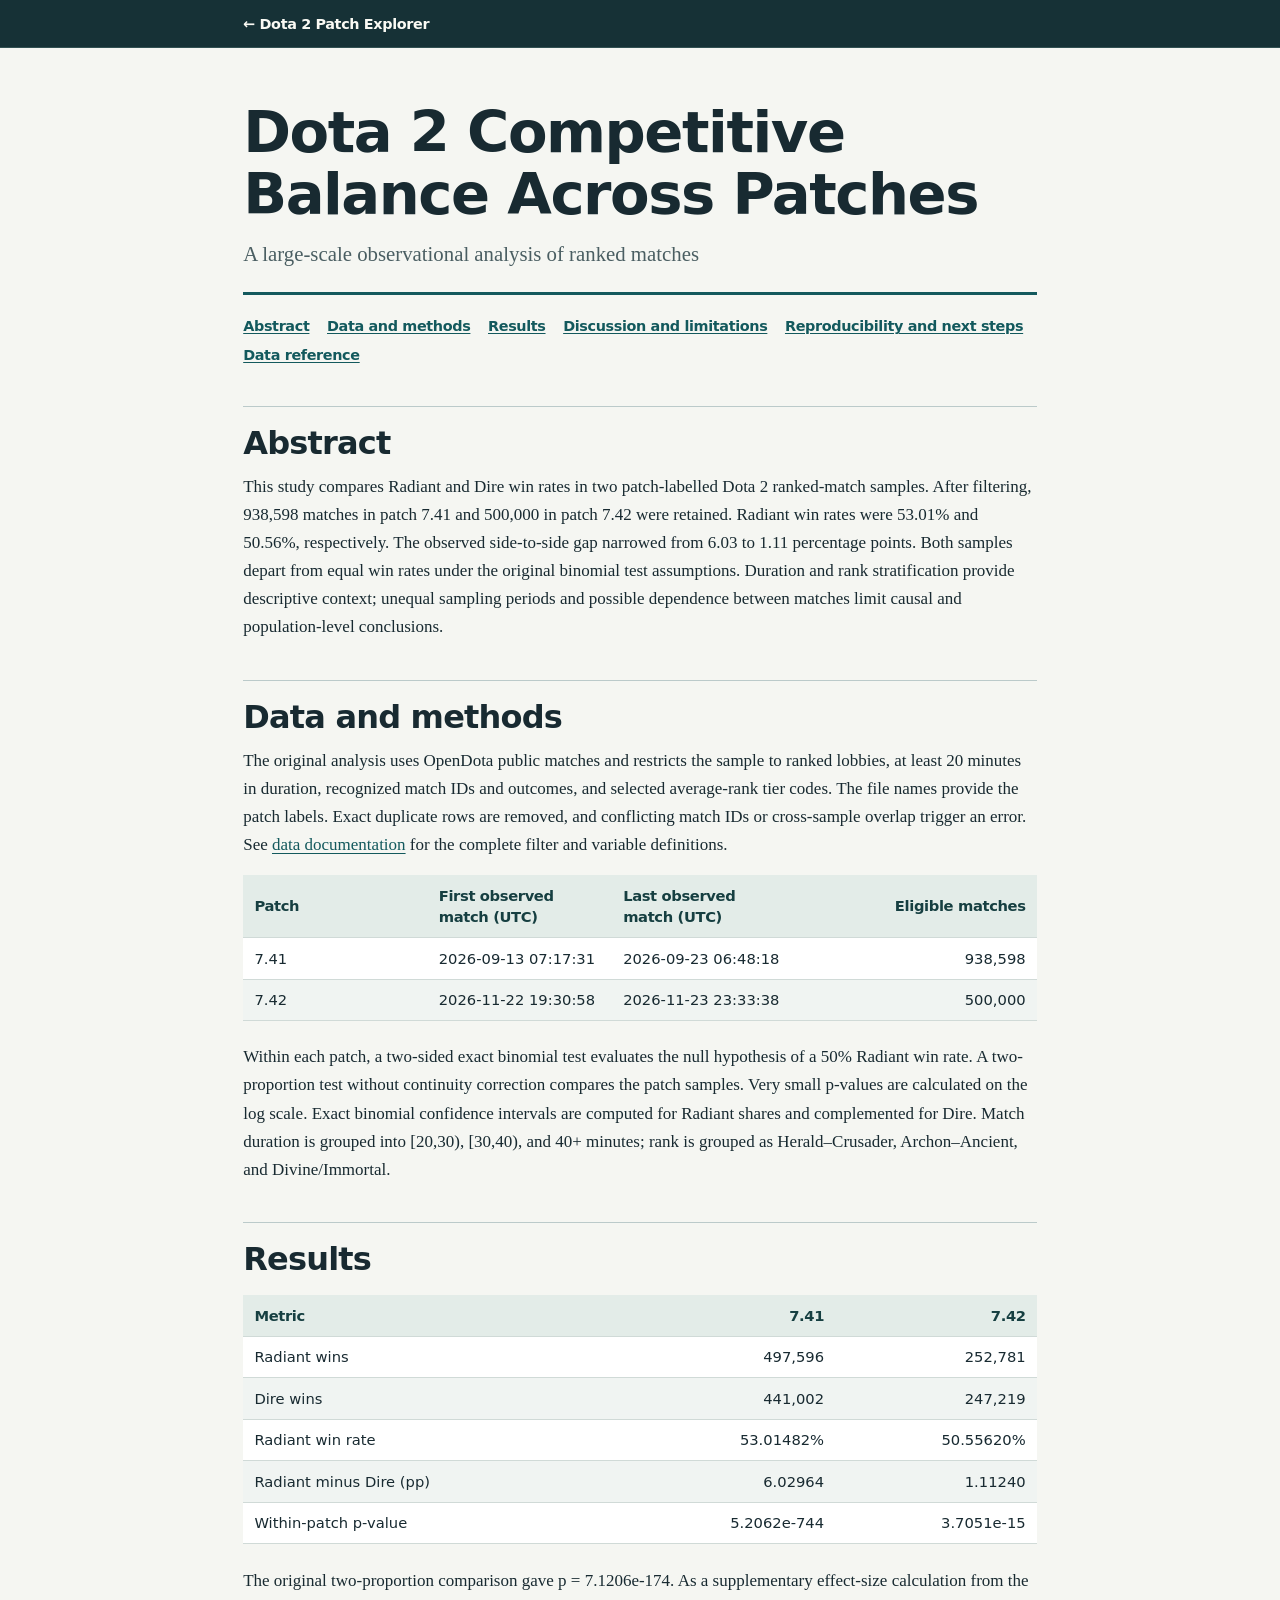
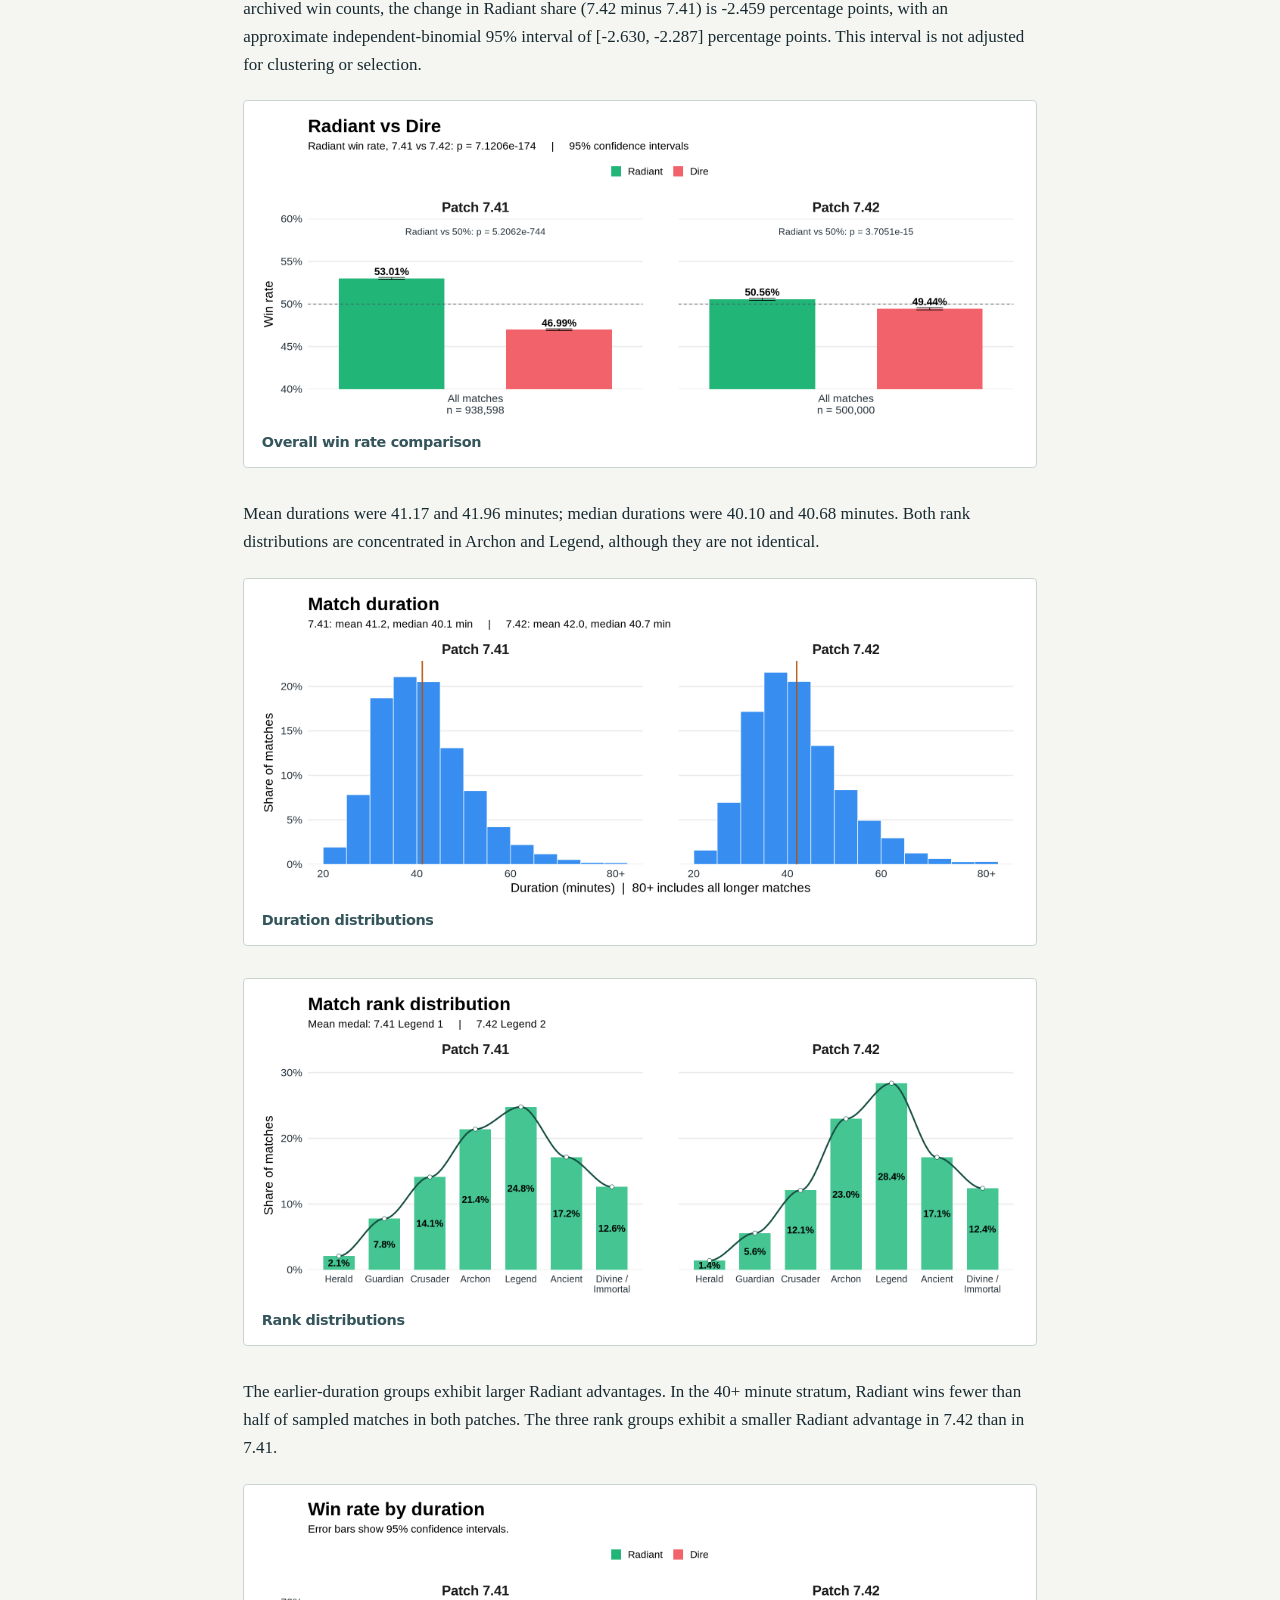
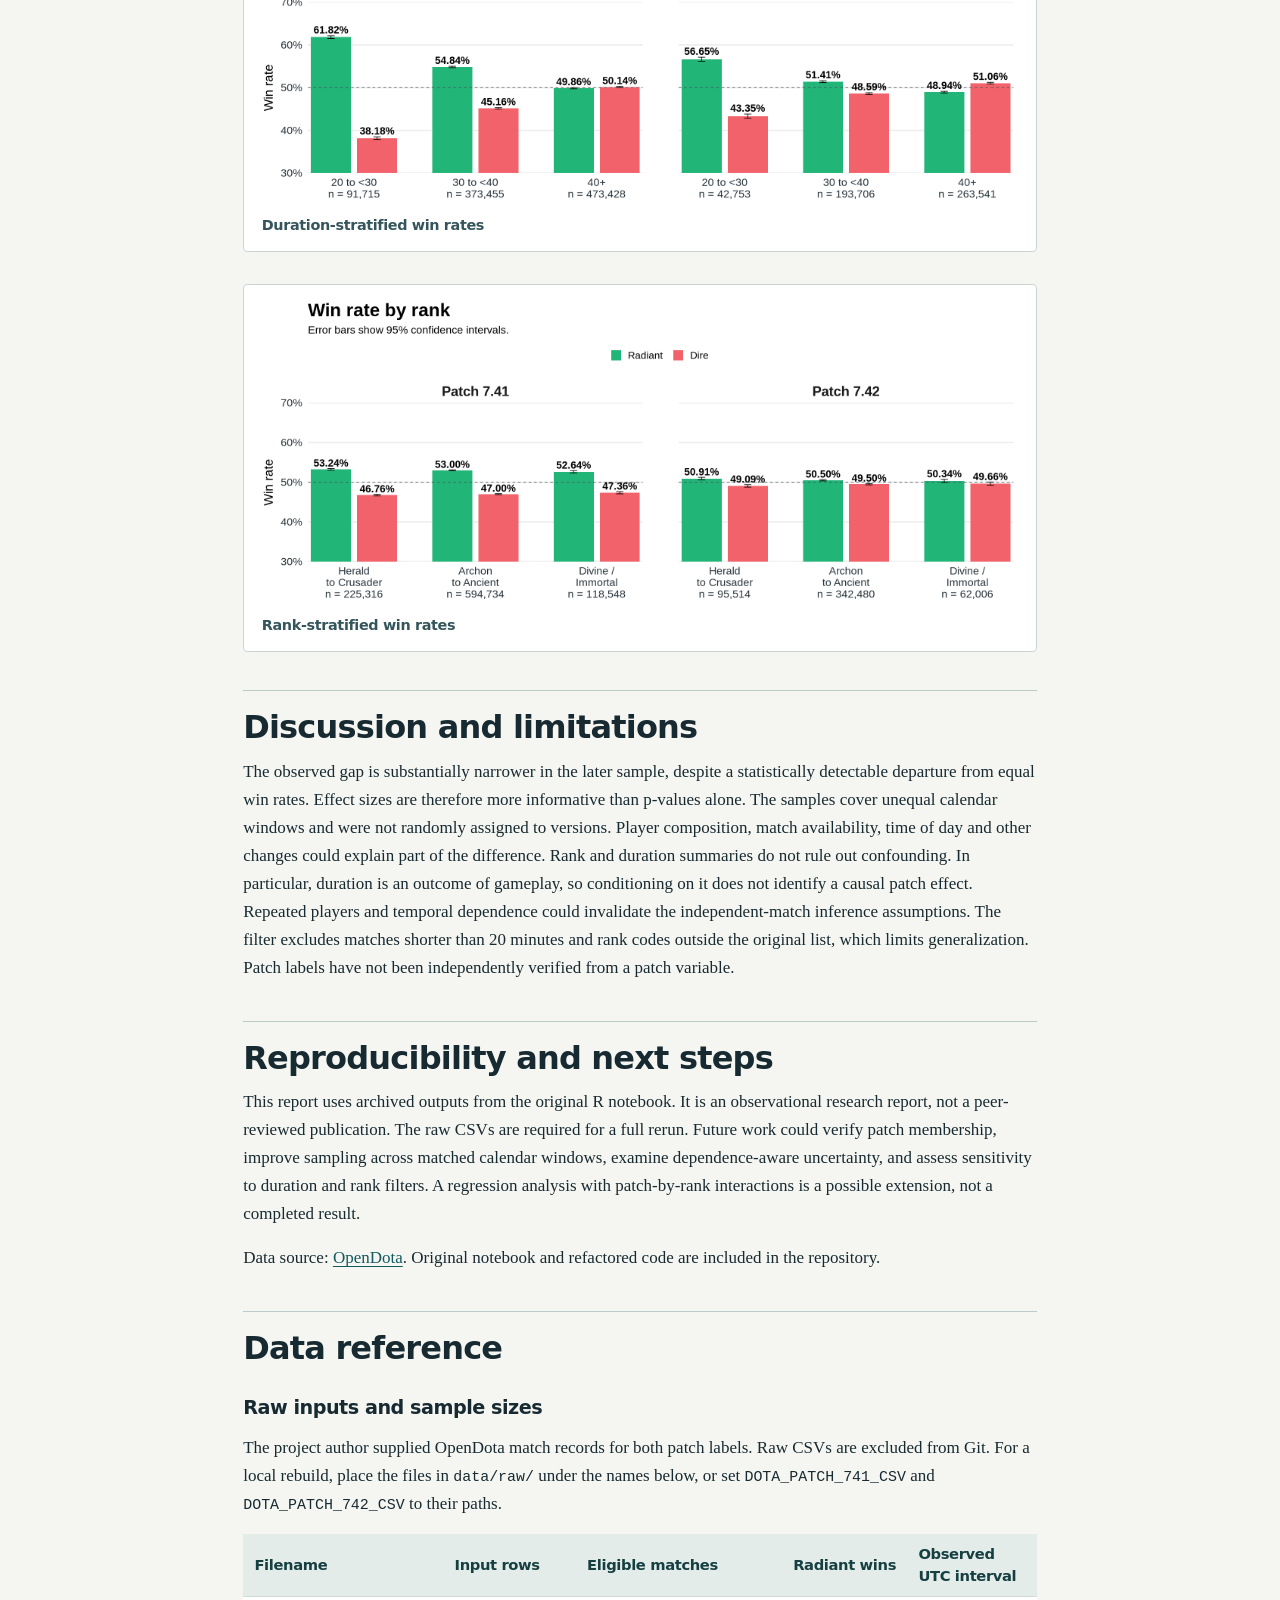
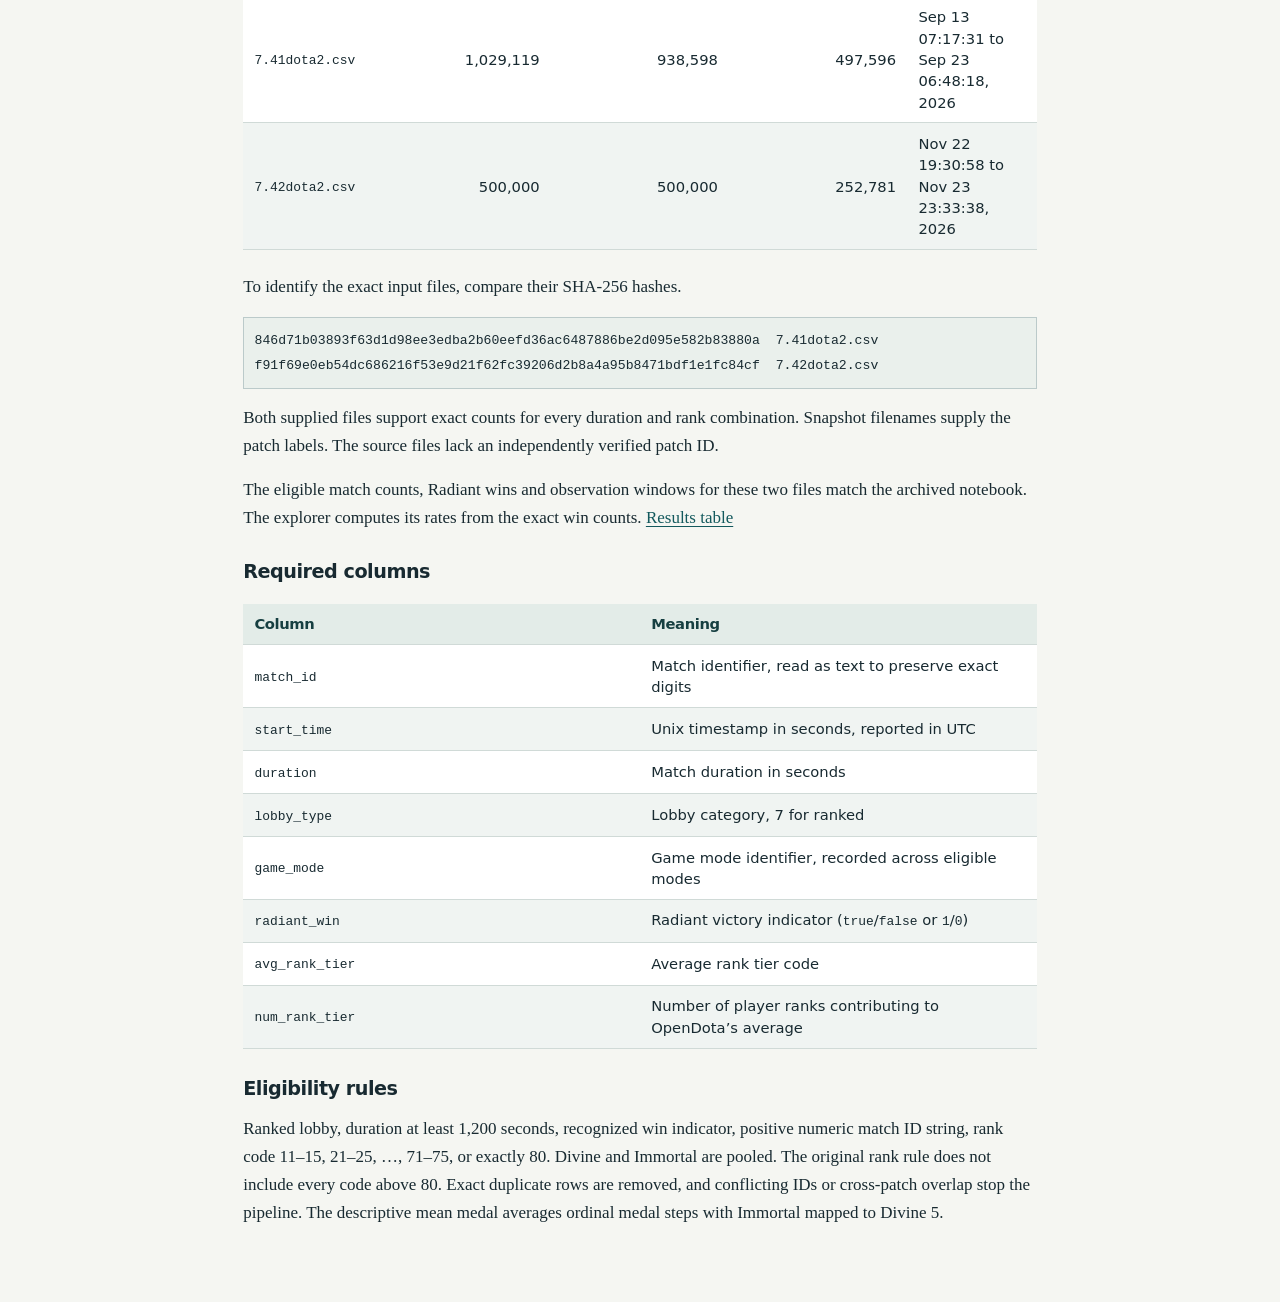
==== docs/report.html @ 2dd46926 "Publish Dota 2 Patch Explorer and reproducible ranked match analysis" ====
<!DOCTYPE html>
<html xmlns="http://www.w3.org/1999/xhtml" lang="en" xml:lang="en">
<head>
  <meta charset="utf-8" />
  <meta name="generator" content="pandoc" />
  <meta name="viewport" content="width=device-width, initial-scale=1.0, user-scalable=yes" />
  <title>Dota 2 Competitive Balance Across Patches</title>
  
  <style>
:root{color-scheme:light;--ink:#182a31;--muted:#4a5e62;--rule:#bbcaca;--teal:#13595d}
*{box-sizing:border-box}
body{margin:0;background:#f5f6f2;color:var(--ink);font:17px/1.65 Georgia,'Times New Roman',serif}
main,.reading{max-width:56rem;margin:0 auto;padding:0 clamp(1rem,4vw,3.25rem)}
.reading{padding-top:1.35rem;padding-bottom:4rem}
a{color:var(--teal);text-underline-offset:.17em}
a:hover,a:focus{color:#8b3e37}
.topnav{border-bottom:1px solid #325153;background:#163136;color:#fafaf4;font:600 .9rem/1.4 system-ui,sans-serif}
.topnav div{max-width:56rem;margin:auto;padding:.85rem clamp(1rem,4vw,3.25rem)}
.topnav a{color:#fafaf4;text-decoration:none}.topnav a:hover,.topnav a:focus{text-decoration:underline}
header{padding:2rem 0 1rem;border-bottom:3px solid var(--teal);margin-bottom:1.3rem}
h1,h2,h3,nav,figcaption,th{font-family:system-ui,-apple-system,'Segoe UI',sans-serif;letter-spacing:-.025em}
h1{max-width:20ch;font-size:clamp(2.2rem,5.5vw,3.6rem);line-height:1.08;margin:0 0 .8rem}
.subtitle{color:var(--muted);font-size:clamp(1.05rem,2vw,1.3rem);line-height:1.45;margin:.4rem 0}
h2{padding-top:1rem;margin:2.4rem 0 .5rem;border-top:1px solid var(--rule);font-size:clamp(1.45rem,3vw,2rem);line-height:1.25}
h3{font-size:1.2rem;margin:1.5rem 0 .25rem}p{margin:.65rem 0 1rem}h2,h3{scroll-margin-top:1rem}
#TOC{font:normal .9rem/1.6 system-ui,sans-serif;margin:0 0 2rem}#TOC ul{display:flex;flex-wrap:wrap;gap:.35rem 1.1rem;list-style:none;margin:.2rem 0;padding:0}#TOC a{font-weight:550}#TOC h2{display:none}
.table-scroll{overflow-x:auto;margin:1rem 0 1.4rem}table{width:100%;border-collapse:collapse;background:#fff;font:normal .92rem/1.45 system-ui,sans-serif;font-variant-numeric:tabular-nums}
table tr:nth-child(even){background:#f0f4f2}th,td{padding:.6rem .7rem;border-bottom:1px solid #d0dad7;text-align:left}th{background:#e3ece8;color:#163f41;font-weight:650}
figure{margin:1.35rem 0 2rem;padding:.6rem;background:white;border:1px solid #cad5d1;border-radius:4px}
figure img{display:block;width:100%;height:auto}figcaption{padding:.4rem .5rem .2rem;font-weight:600;font-size:.9rem;color:#34555b}
pre,code{font-family:ui-monospace,monospace;font-size:.88em}
pre{overflow-x:auto;background:#eaf0ec;border:1px solid var(--rule);padding:.65rem}
@media print{body{background:white;font-size:11pt}.topnav,#TOC{display:none}.reading{max-width:none;padding:0}header{padding-top:0}figure,table{break-inside:avoid}h2,h3{break-after:avoid}a{color:inherit}}
</style>
</head>
<body>
<nav class="topnav" aria-label="Back to explorer"><div><a href="./index.html">← Dota 2 Patch Explorer</a></div></nav><main class="reading">
<header id="title-block-header">
<h1 class="title">Dota 2 Competitive Balance Across Patches</h1>
<p class="subtitle">A large-scale observational analysis of ranked
matches</p>
</header>
<nav id="TOC" role="doc-toc">
<ul>
<li><a href="#abstract" id="toc-abstract">Abstract</a></li>
<li><a href="#data-and-methods" id="toc-data-and-methods">Data and
methods</a></li>
<li><a href="#results" id="toc-results">Results</a></li>
<li><a href="#discussion-and-limitations" id="toc-discussion-and-limitations">Discussion and limitations</a></li>
<li><a href="#reproducibility-and-next-steps" id="toc-reproducibility-and-next-steps">Reproducibility and next
steps</a></li>
<li><a href="#data-reference" id="toc-data-reference">Data
reference</a></li>
</ul>
</nav>
<h2 id="abstract">Abstract</h2>
<p>This study compares Radiant and Dire win rates in two patch-labelled
Dota 2 ranked-match samples. After filtering, 938,598 matches in patch
7.41 and 500,000 in patch 7.42 were retained. Radiant win rates were
53.01% and 50.56%, respectively. The observed side-to-side gap narrowed
from 6.03 to 1.11 percentage points. Both samples depart from equal win
rates under the original binomial test assumptions. Duration and rank
stratification provide descriptive context; unequal sampling periods and
possible dependence between matches limit causal and population-level
conclusions.</p>
<h2 id="data-and-methods">Data and methods</h2>
<p>The original analysis uses OpenDota public matches and restricts the
sample to ranked lobbies, at least 20 minutes in duration, recognized
match IDs and outcomes, and selected average-rank tier codes. The file
names provide the patch labels. Exact duplicate rows are removed, and
conflicting match IDs or cross-sample overlap trigger an error. See <a href="#data-reference">data documentation</a> for the complete filter
and variable definitions.</p>
<div class="table-scroll"><table>
<colgroup>
<col style="width: 23%" />
<col style="width: 23%" />
<col style="width: 23%" />
<col style="width: 30%" />
</colgroup>
<thead>
<tr class="header">
<th>Patch</th>
<th>First observed match (UTC)</th>
<th>Last observed match (UTC)</th>
<th style="text-align: right;">Eligible matches</th>
</tr>
</thead>
<tbody>
<tr class="odd">
<td>7.41</td>
<td>2026-09-13 07:17:31</td>
<td>2026-09-23 06:48:18</td>
<td style="text-align: right;">938,598</td>
</tr>
<tr class="even">
<td>7.42</td>
<td>2026-11-22 19:30:58</td>
<td>2026-11-23 23:33:38</td>
<td style="text-align: right;">500,000</td>
</tr>
</tbody>
</table></div>
<p>Within each patch, a two-sided exact binomial test evaluates the null
hypothesis of a 50% Radiant win rate. A two-proportion test without
continuity correction compares the patch samples. Very small p-values
are calculated on the log scale. Exact binomial confidence intervals are
computed for Radiant shares and complemented for Dire. Match duration is
grouped into [20,30), [30,40), and 40+ minutes; rank is grouped as
Herald–Crusader, Archon–Ancient, and Divine/Immortal.</p>
<h2 id="results">Results</h2>
<div class="table-scroll"><table>
<thead>
<tr class="header">
<th>Metric</th>
<th style="text-align: right;">7.41</th>
<th style="text-align: right;">7.42</th>
</tr>
</thead>
<tbody>
<tr class="odd">
<td>Radiant wins</td>
<td style="text-align: right;">497,596</td>
<td style="text-align: right;">252,781</td>
</tr>
<tr class="even">
<td>Dire wins</td>
<td style="text-align: right;">441,002</td>
<td style="text-align: right;">247,219</td>
</tr>
<tr class="odd">
<td>Radiant win rate</td>
<td style="text-align: right;">53.01482%</td>
<td style="text-align: right;">50.55620%</td>
</tr>
<tr class="even">
<td>Radiant minus Dire (pp)</td>
<td style="text-align: right;">6.02964</td>
<td style="text-align: right;">1.11240</td>
</tr>
<tr class="odd">
<td>Within-patch p-value</td>
<td style="text-align: right;">5.2062e-744</td>
<td style="text-align: right;">3.7051e-15</td>
</tr>
</tbody>
</table></div>
<p>The original two-proportion comparison gave p = 7.1206e-174. As a
supplementary effect-size calculation from the archived win counts, the
change in Radiant share (7.42 minus 7.41) is -2.459 percentage points,
with an approximate independent-binomial 95% interval of [-2.630,
-2.287] percentage points. This interval is not adjusted for clustering
or selection.</p>
<figure>
<img src="[data-uri]" alt="Overall win rate comparison" />
<figcaption aria-hidden="true">Overall win rate comparison</figcaption>
</figure>
<p>Mean durations were 41.17 and 41.96 minutes; median durations were
40.10 and 40.68 minutes. Both rank distributions are concentrated in
Archon and Legend, although they are not identical.</p>
<figure>
<img src="[data-uri]" alt="Duration distributions" />
<figcaption aria-hidden="true">Duration distributions</figcaption>
</figure>
<figure>
<img src="[data-uri]" alt="Rank distributions" />
<figcaption aria-hidden="true">Rank distributions</figcaption>
</figure>
<p>The earlier-duration groups exhibit larger Radiant advantages. In the
40+ minute stratum, Radiant wins fewer than half of sampled matches in
both patches. The three rank groups exhibit a smaller Radiant advantage
in 7.42 than in 7.41.</p>
<figure>
<img src="[data-uri]" alt="Duration-stratified win rates" />
<figcaption aria-hidden="true">Duration-stratified win
rates</figcaption>
</figure>
<figure>
<img src="[data-uri]" alt="Rank-stratified win rates" />
<figcaption aria-hidden="true">Rank-stratified win rates</figcaption>
</figure>
<h2 id="discussion-and-limitations">Discussion and limitations</h2>
<p>The observed gap is substantially narrower in the later sample,
despite a statistically detectable departure from equal win rates.
Effect sizes are therefore more informative than p-values alone. The
samples cover unequal calendar windows and were not randomly assigned to
versions. Player composition, match availability, time of day and other
changes could explain part of the difference. Rank and duration
summaries do not rule out confounding. In particular, duration is an
outcome of gameplay, so conditioning on it does not identify a causal
patch effect. Repeated players and temporal dependence could invalidate
the independent-match inference assumptions. The filter excludes matches
shorter than 20 minutes and rank codes outside the original list, which
limits generalization. Patch labels have not been independently verified
from a patch variable.</p>
<h2 id="reproducibility-and-next-steps">Reproducibility and next
steps</h2>
<p>This report uses archived outputs from the original R notebook. It is
an observational research report, not a peer-reviewed publication. The
raw CSVs are required for a full rerun. Future work could verify patch
membership, improve sampling across matched calendar windows, examine
dependence-aware uncertainty, and assess sensitivity to duration and
rank filters. A regression analysis with patch-by-rank interactions is a
possible extension, not a completed result.</p>
<p>Data source: <a href="https://www.opendota.com/">OpenDota</a>.
Original notebook and refactored code are included in the
repository.</p>
<h2 id="data-reference">Data reference</h2>
<h3 id="raw-inputs-and-sample-sizes">Raw inputs and sample sizes</h3>
<p>The project author supplied OpenDota match records for both patch
labels. Raw CSVs are excluded from Git. For a local rebuild, place the
files in <code>data/raw/</code> under the names below, or set
<code>DOTA_PATCH_741_CSV</code> and <code>DOTA_PATCH_742_CSV</code> to
their paths.</p>
<div class="table-scroll"><table style="width:100%;">
<colgroup>
<col style="width: 16%" />
<col style="width: 22%" />
<col style="width: 22%" />
<col style="width: 22%" />
<col style="width: 16%" />
</colgroup>
<thead>
<tr class="header">
<th>Filename</th>
<th style="text-align: right;">Input rows</th>
<th style="text-align: right;">Eligible matches</th>
<th style="text-align: right;">Radiant wins</th>
<th>Observed UTC interval</th>
</tr>
</thead>
<tbody>
<tr class="odd">
<td><code>7.41dota2.csv</code></td>
<td style="text-align: right;">1,029,119</td>
<td style="text-align: right;">938,598</td>
<td style="text-align: right;">497,596</td>
<td>Sep 13 07:17:31 to Sep 23 06:48:18, 2026</td>
</tr>
<tr class="even">
<td><code>7.42dota2.csv</code></td>
<td style="text-align: right;">500,000</td>
<td style="text-align: right;">500,000</td>
<td style="text-align: right;">252,781</td>
<td>Nov 22 19:30:58 to Nov 23 23:33:38, 2026</td>
</tr>
</tbody>
</table></div>
<p>To identify the exact input files, compare their SHA-256 hashes.</p>
<pre class="text"><code>846d71b03893f63d1d98ee3edba2b60eefd36ac6487886be2d095e582b83880a  7.41dota2.csv
f91f69e0eb54dc686216f53e9d21f62fc39206d2b8a4a95b8471bdf1e1fc84cf  7.42dota2.csv</code></pre>
<p>Both supplied files support exact counts for every duration and rank
combination. Snapshot filenames supply the patch labels. The source
files lack an independently verified patch ID.</p>
<p>The eligible match counts, Radiant wins and observation windows for
these two files match the archived notebook. The explorer computes its
rates from the exact win counts. <a href="#results">Results
table</a></p>
<h3 id="required-columns">Required columns</h3>
<div class="table-scroll"><table>
<colgroup>
<col style="width: 50%" />
<col style="width: 50%" />
</colgroup>
<thead>
<tr class="header">
<th>Column</th>
<th>Meaning</th>
</tr>
</thead>
<tbody>
<tr class="odd">
<td><code>match_id</code></td>
<td>Match identifier, read as text to preserve exact digits</td>
</tr>
<tr class="even">
<td><code>start_time</code></td>
<td>Unix timestamp in seconds, reported in UTC</td>
</tr>
<tr class="odd">
<td><code>duration</code></td>
<td>Match duration in seconds</td>
</tr>
<tr class="even">
<td><code>lobby_type</code></td>
<td>Lobby category, 7 for ranked</td>
</tr>
<tr class="odd">
<td><code>game_mode</code></td>
<td>Game mode identifier, recorded across eligible modes</td>
</tr>
<tr class="even">
<td><code>radiant_win</code></td>
<td>Radiant victory indicator (<code>true</code>/<code>false</code> or
<code>1</code>/<code>0</code>)</td>
</tr>
<tr class="odd">
<td><code>avg_rank_tier</code></td>
<td>Average rank tier code</td>
</tr>
<tr class="even">
<td><code>num_rank_tier</code></td>
<td>Number of player ranks contributing to OpenDota’s average</td>
</tr>
</tbody>
</table></div>
<h3 id="eligibility-rules">Eligibility rules</h3>
<p>Ranked lobby, duration at least 1,200 seconds, recognized win
indicator, positive numeric match ID string, rank code 11–15, 21–25, …,
71–75, or exactly 80. Divine and Immortal are pooled. The original rank
rule does not include every code above 80. Exact duplicate rows are
removed, and conflicting IDs or cross-patch overlap stop the pipeline.
The descriptive mean medal averages ordinal medal steps with Immortal
mapped to Divine 5.</p>
</main>
</body>
</html>
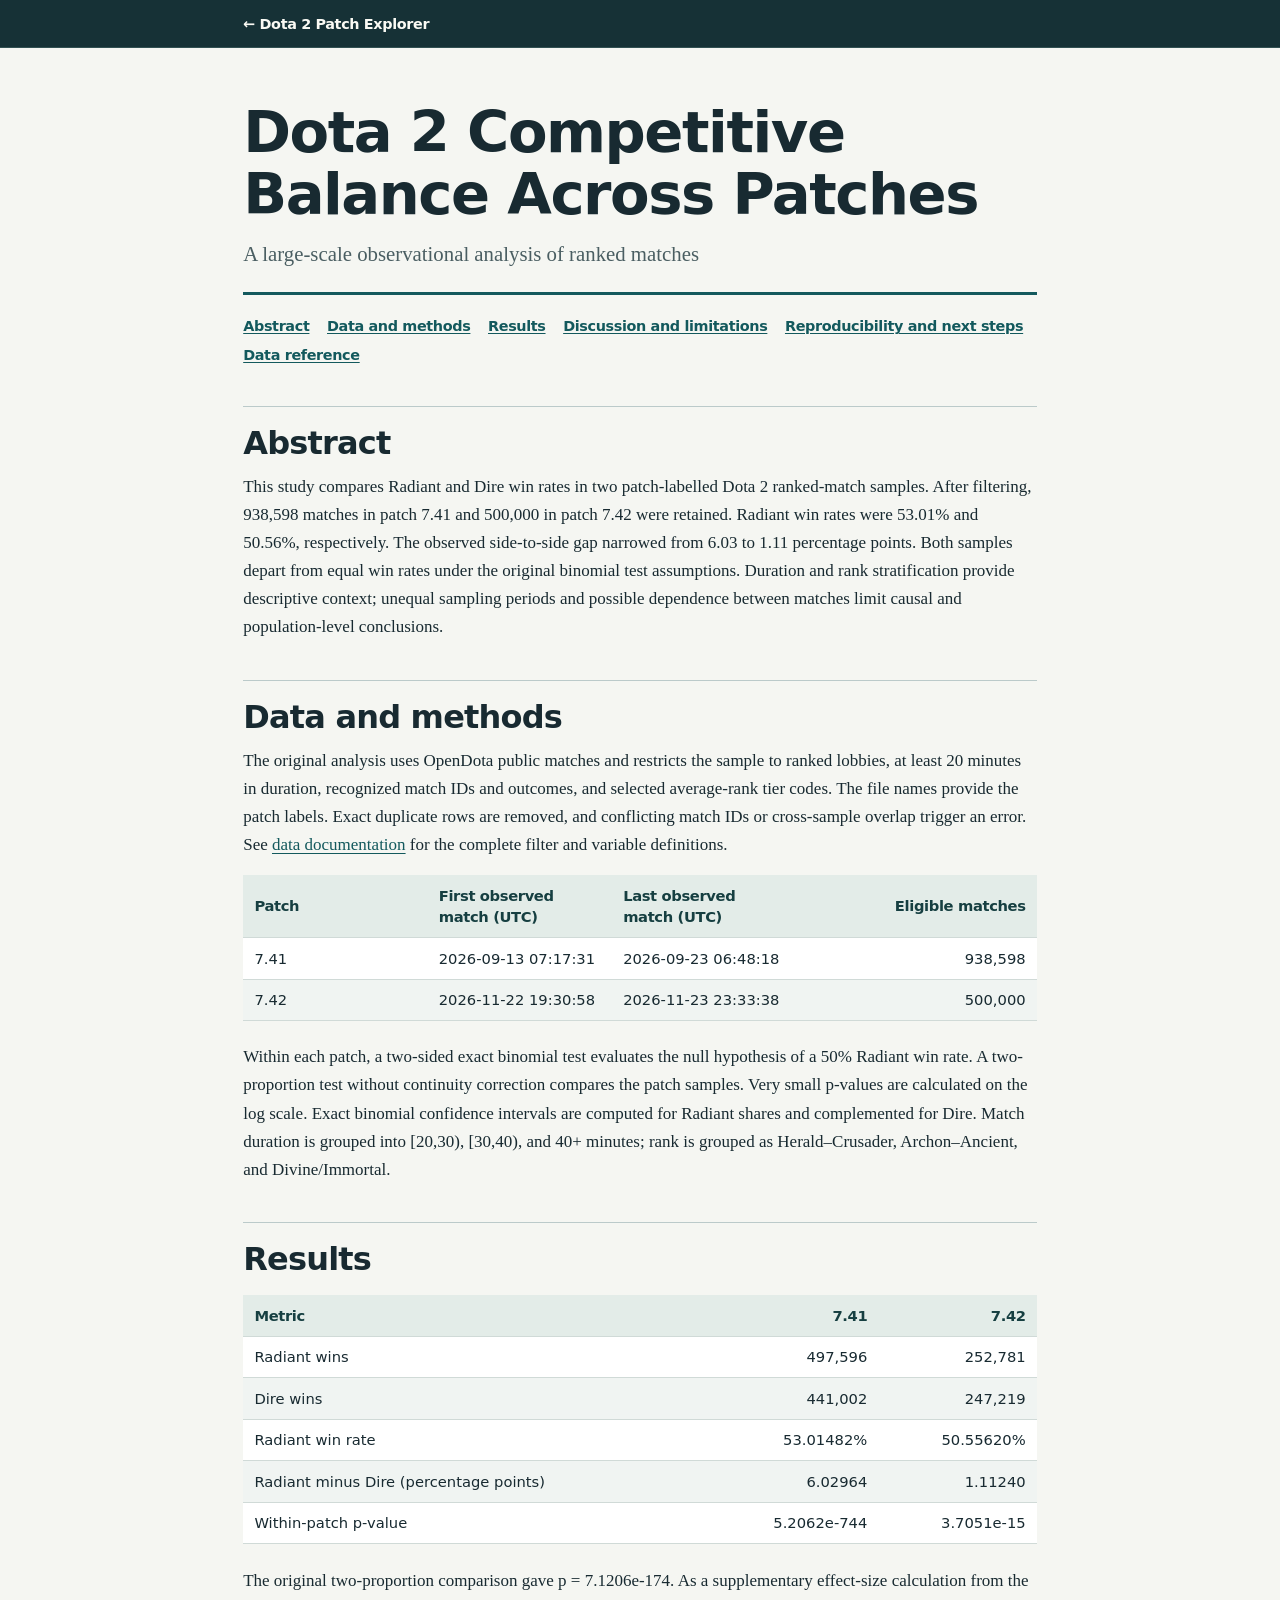
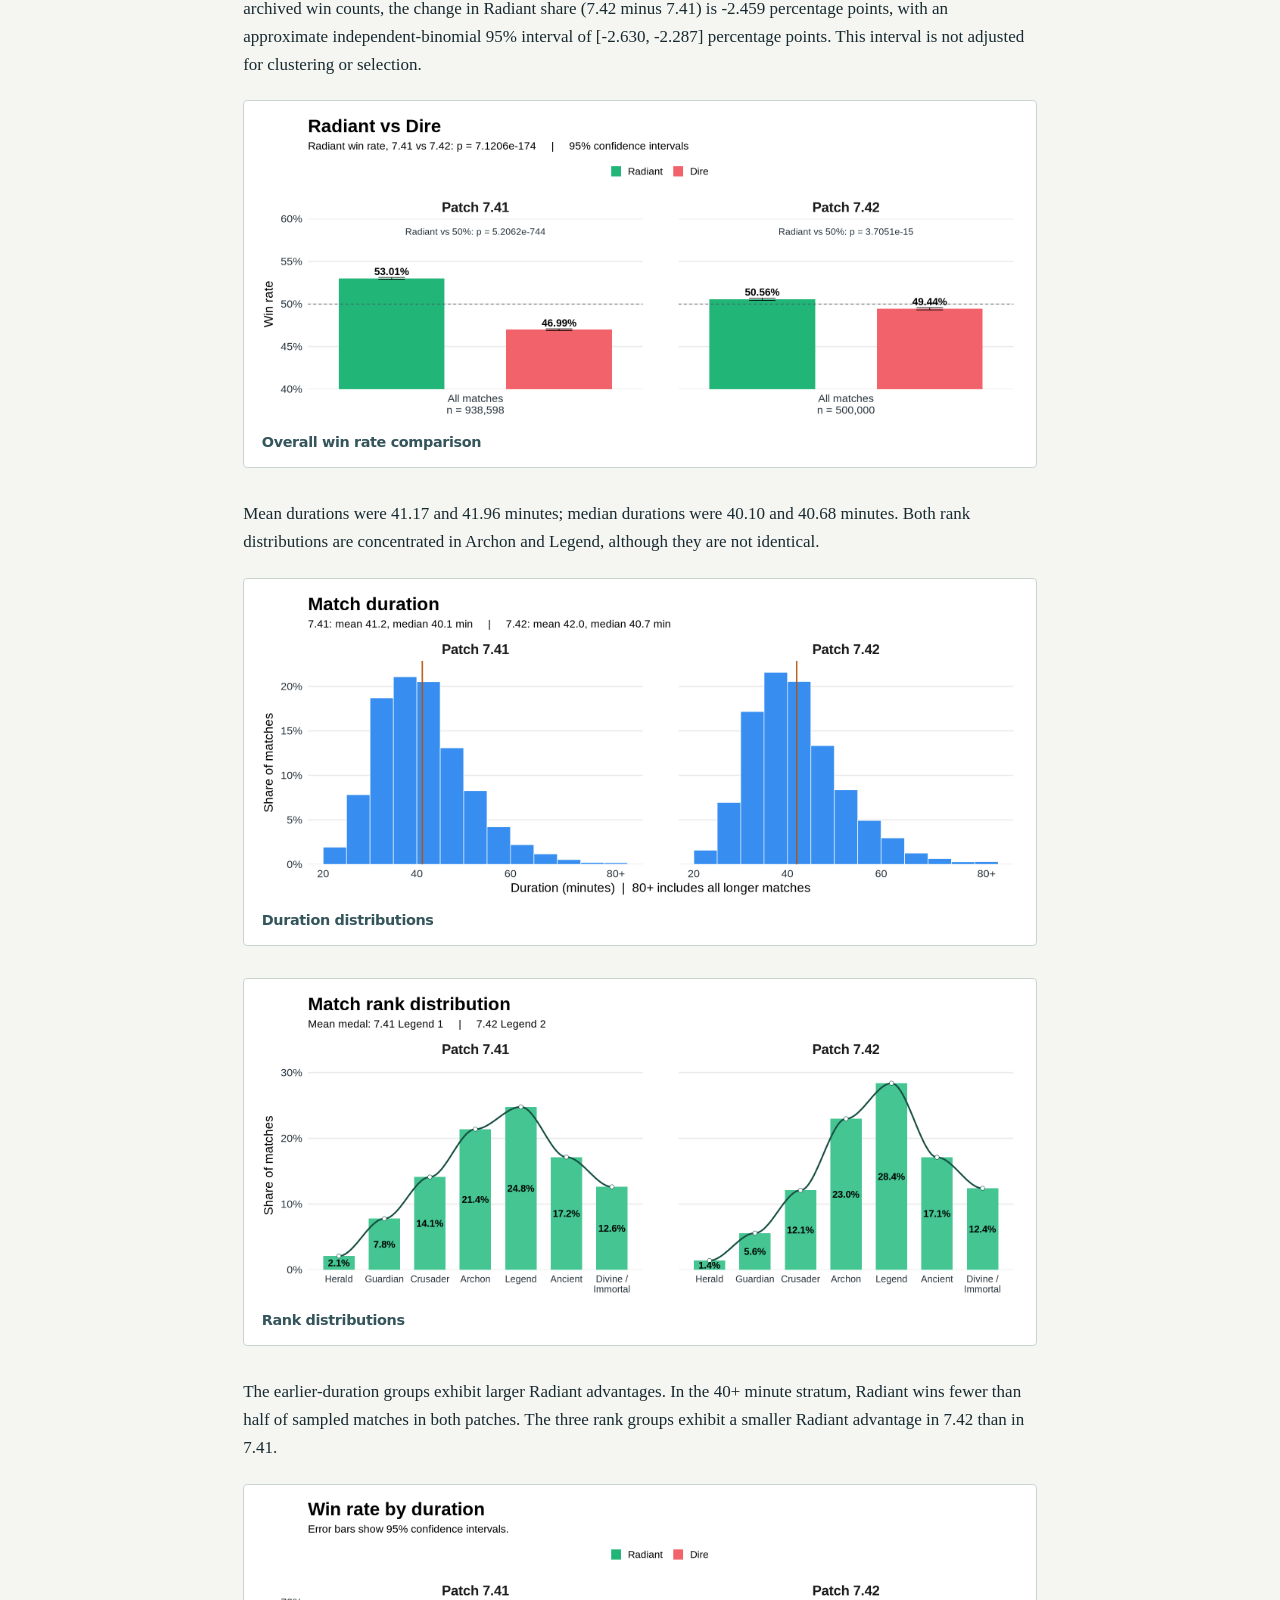
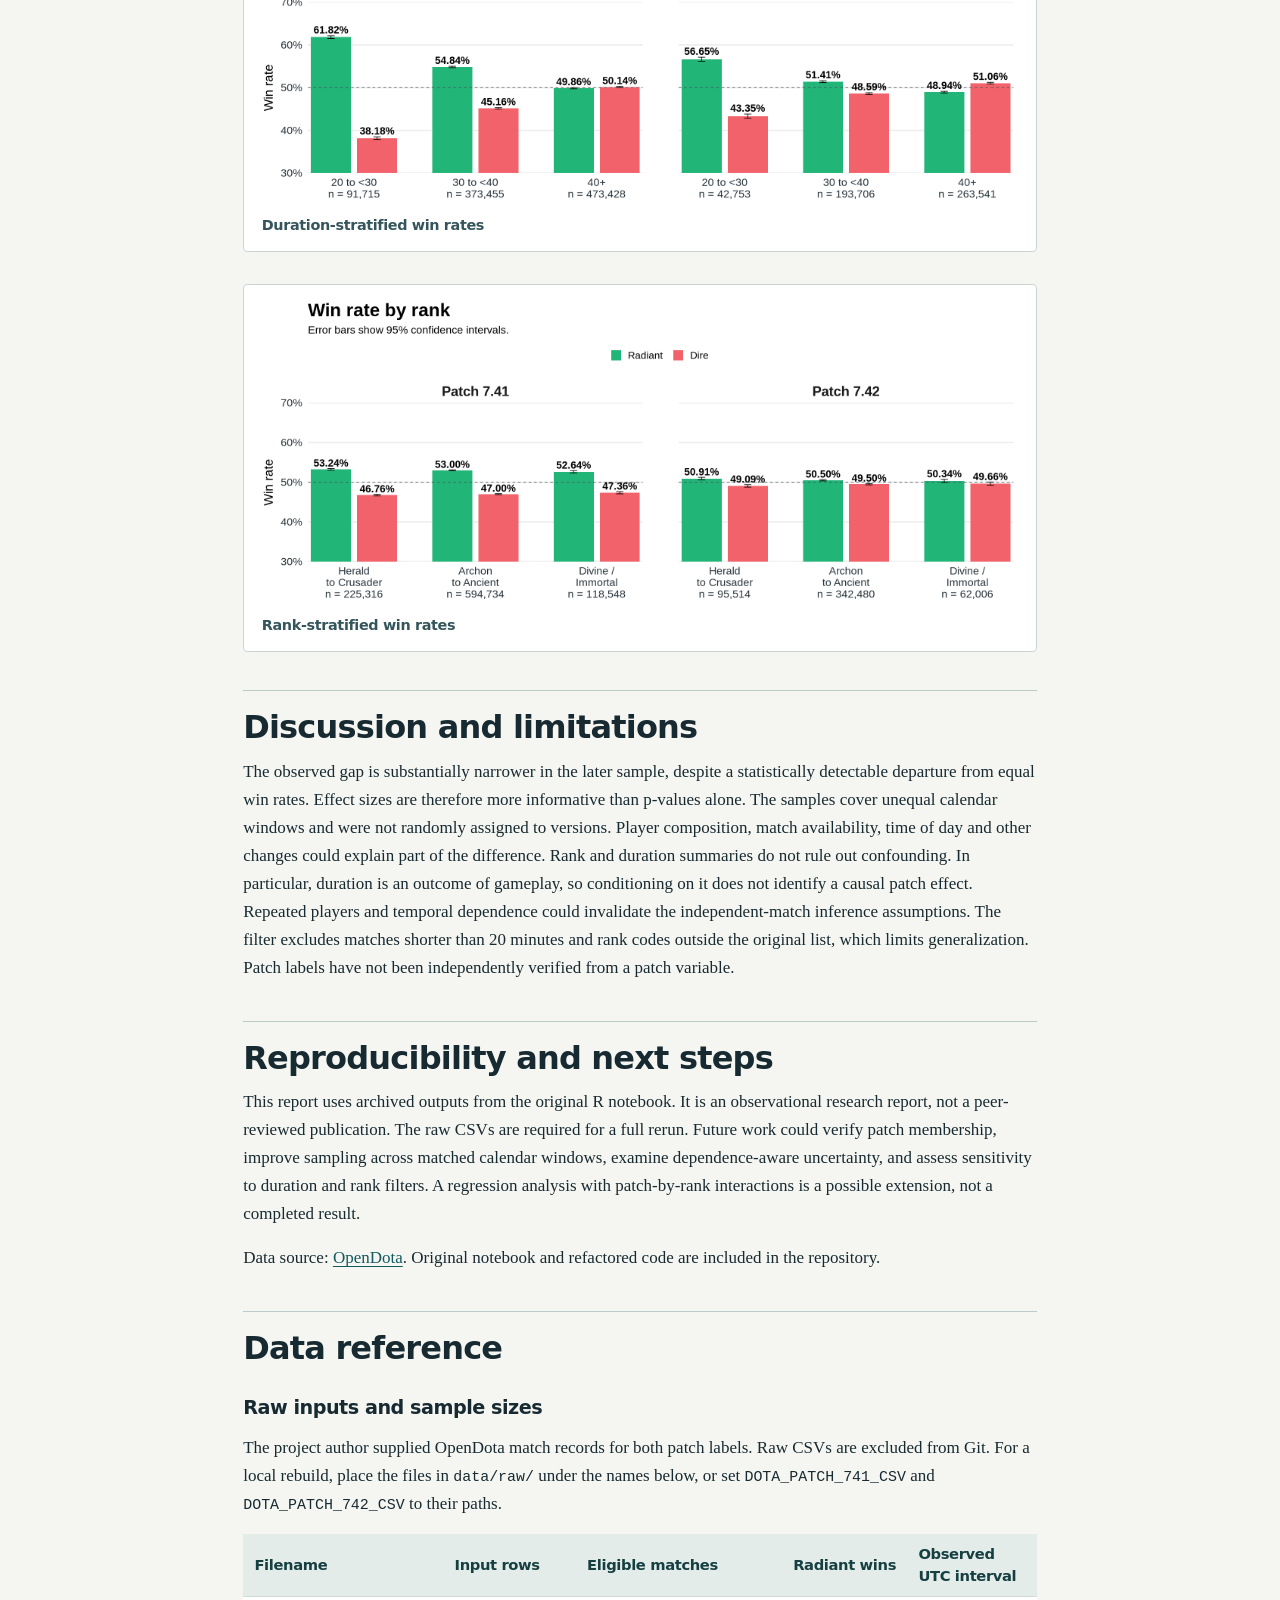
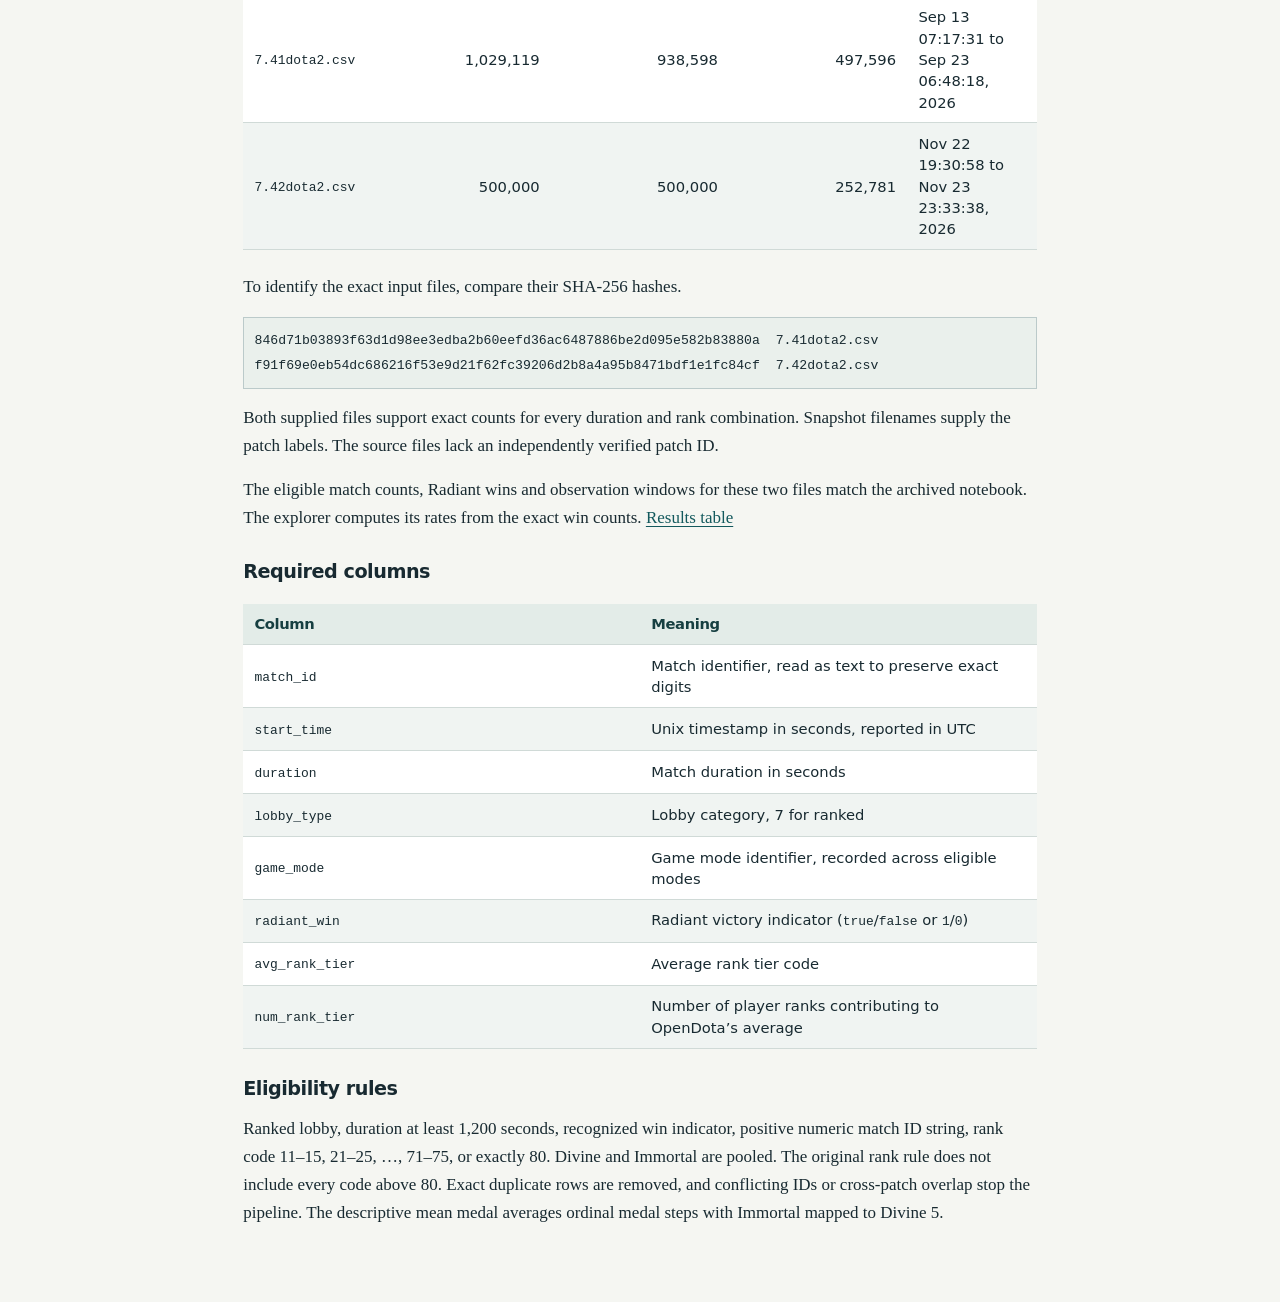
==== commit 0b0dcd32: "Remove the rank-standardized panel and spell out percentage points" ====
--- a/docs/report.html
+++ b/docs/report.html
@@ -133,7 +133,7 @@
 <td style="text-align: right;">50.55620%</td>
 </tr>
 <tr class="even">
-<td>Radiant minus Dire (pp)</td>
+<td>Radiant minus Dire (percentage points)</td>
 <td style="text-align: right;">6.02964</td>
 <td style="text-align: right;">1.11240</td>
 </tr>
